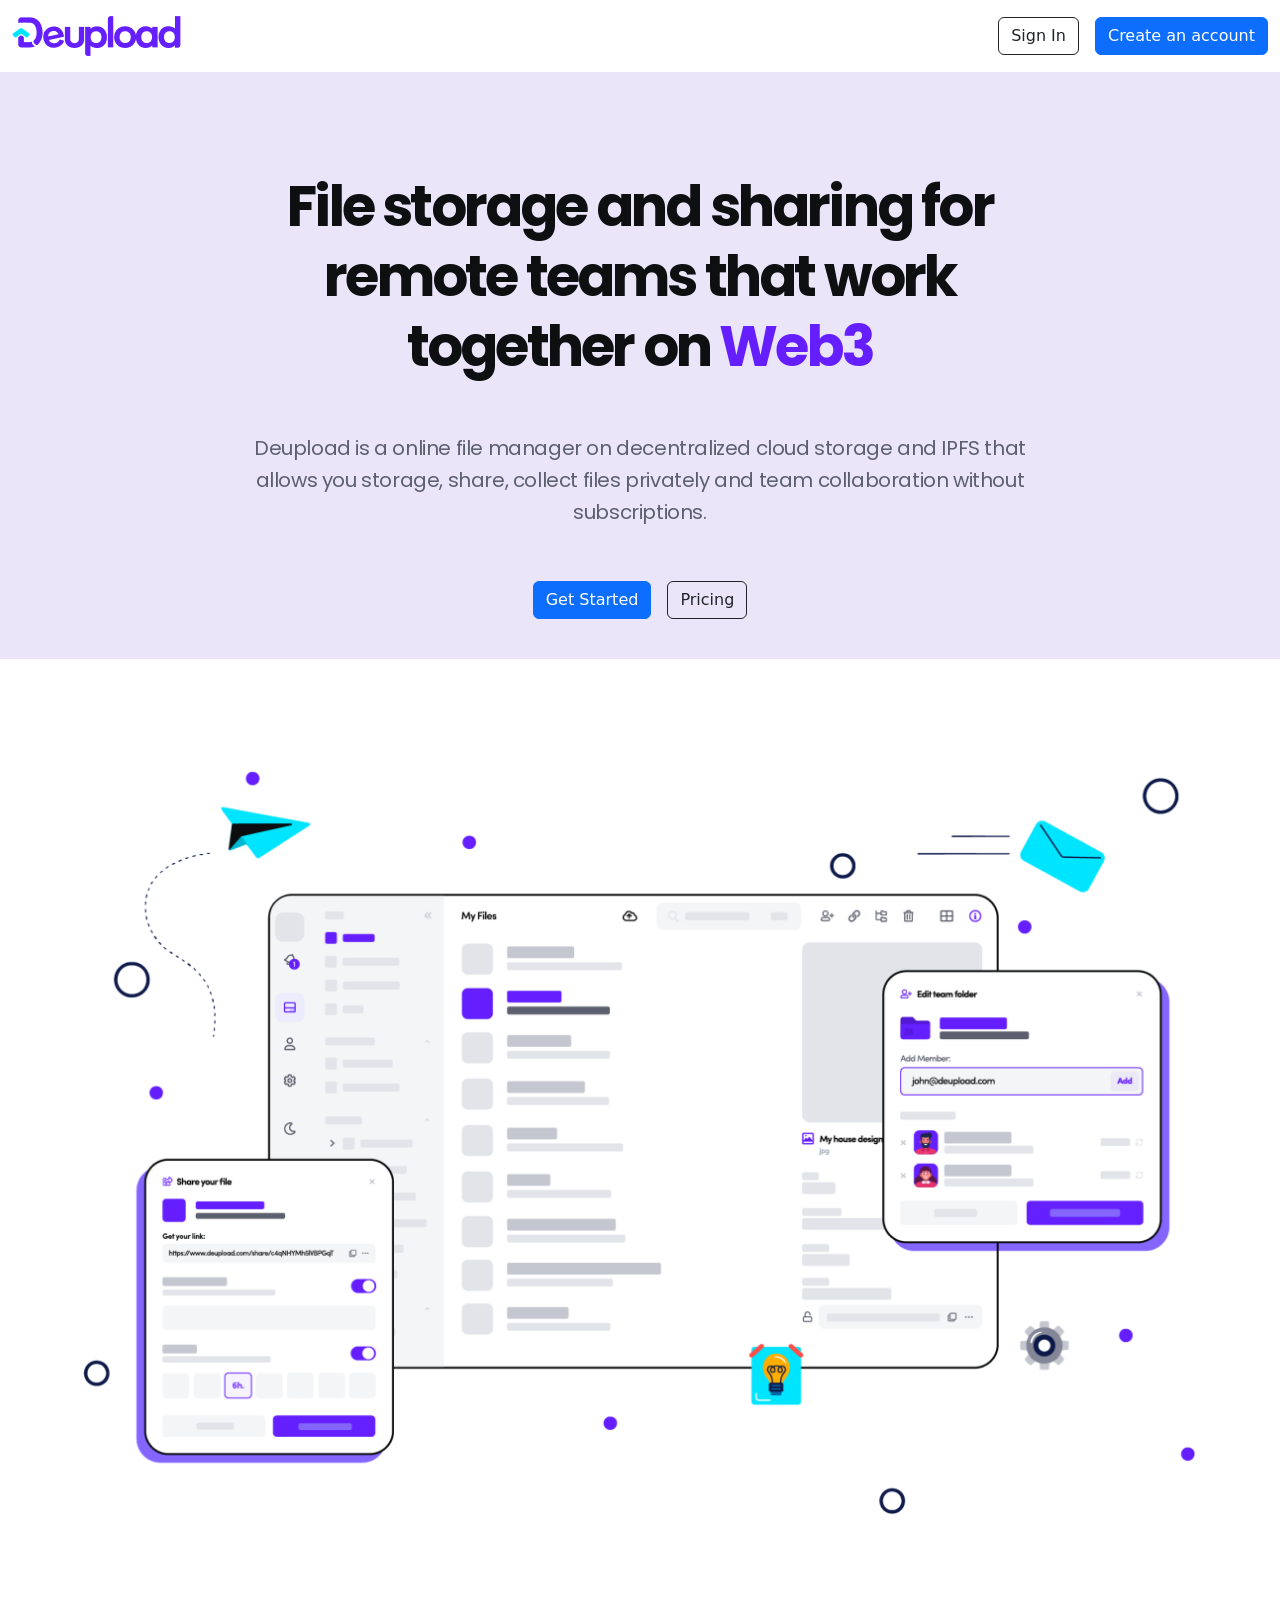
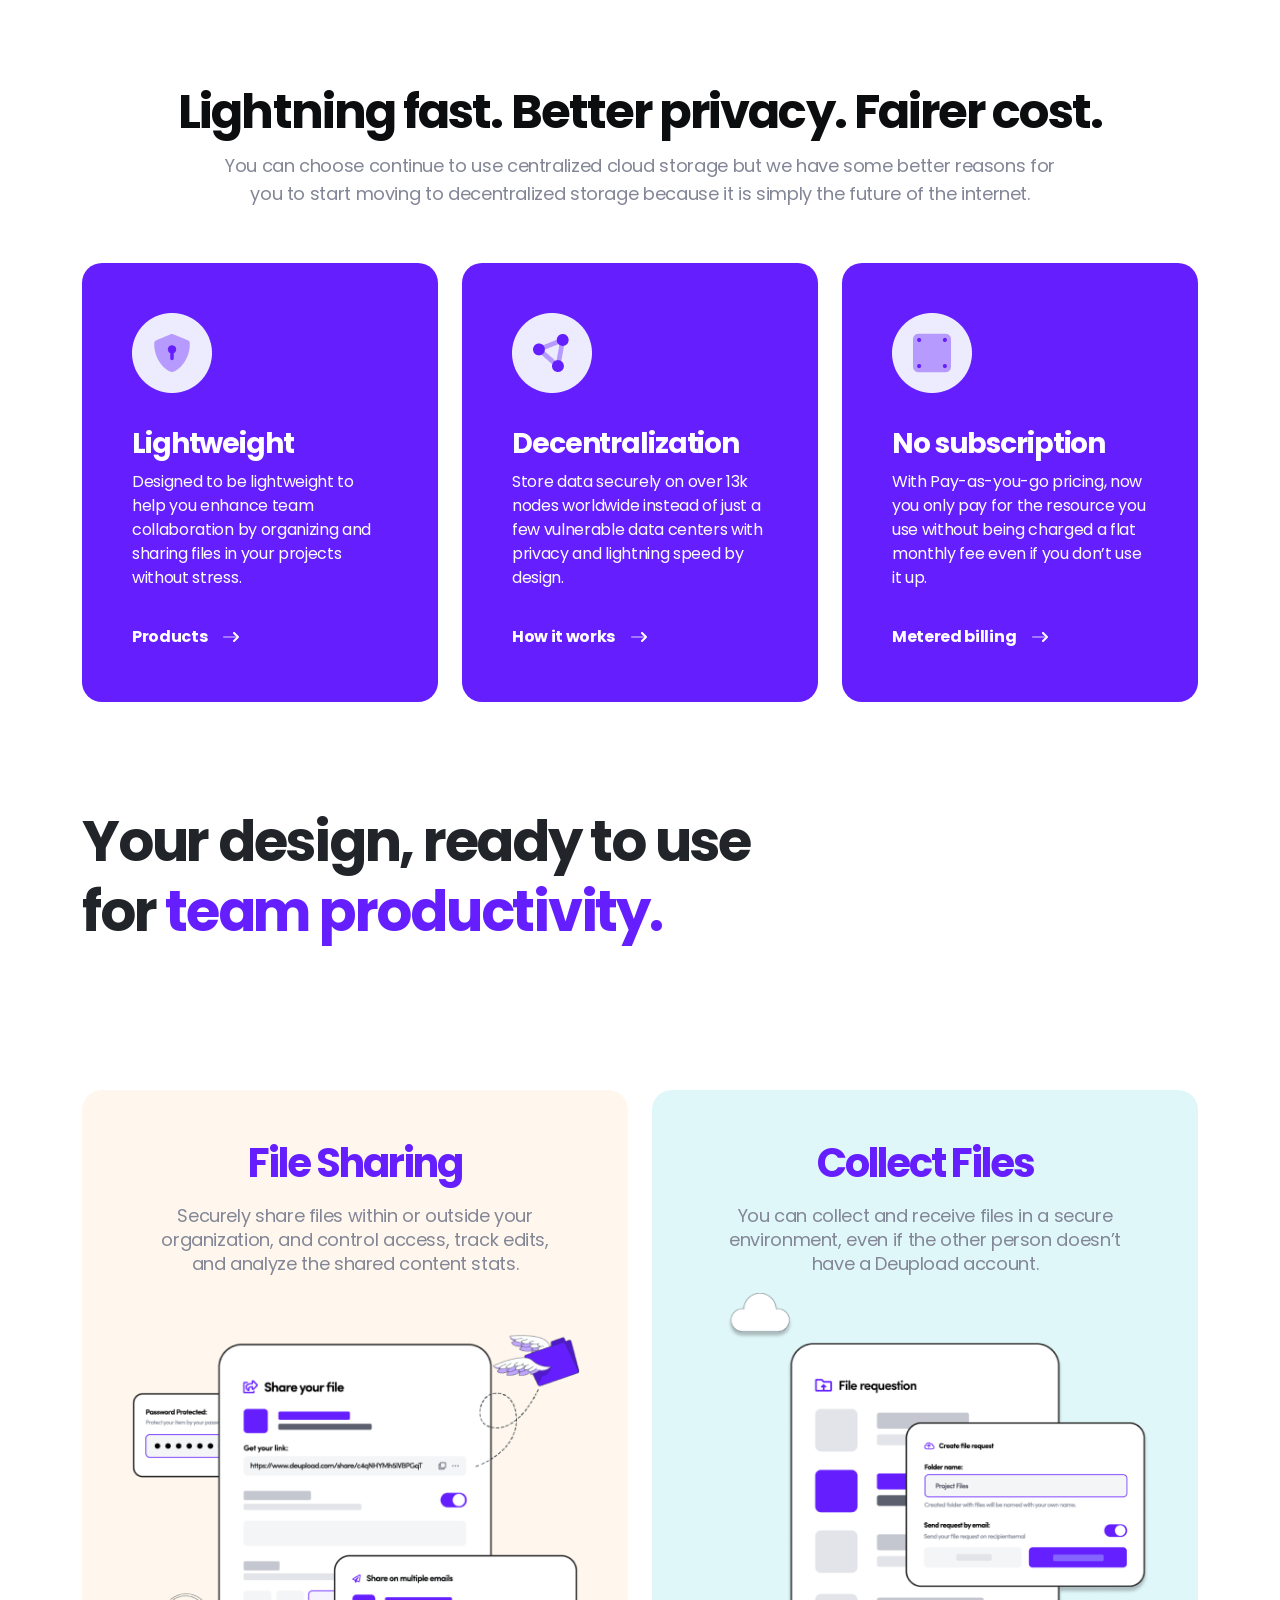
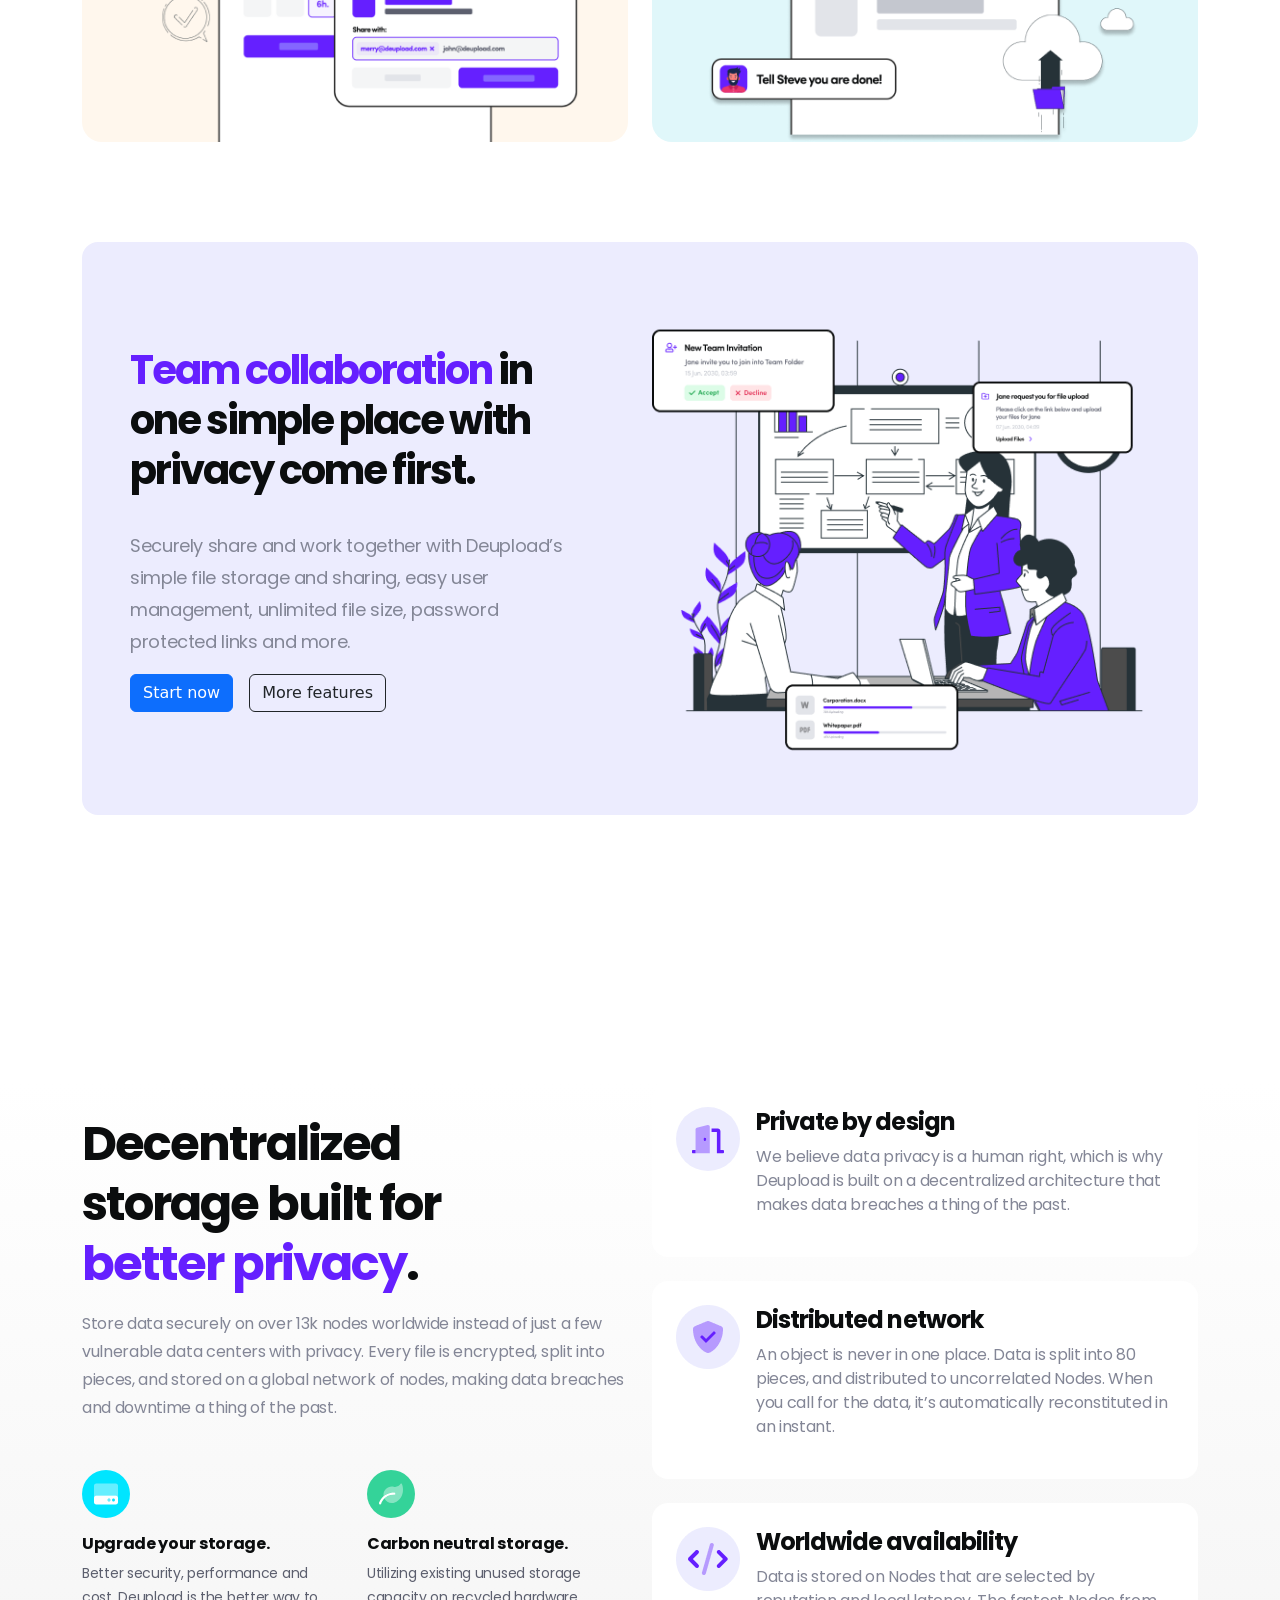
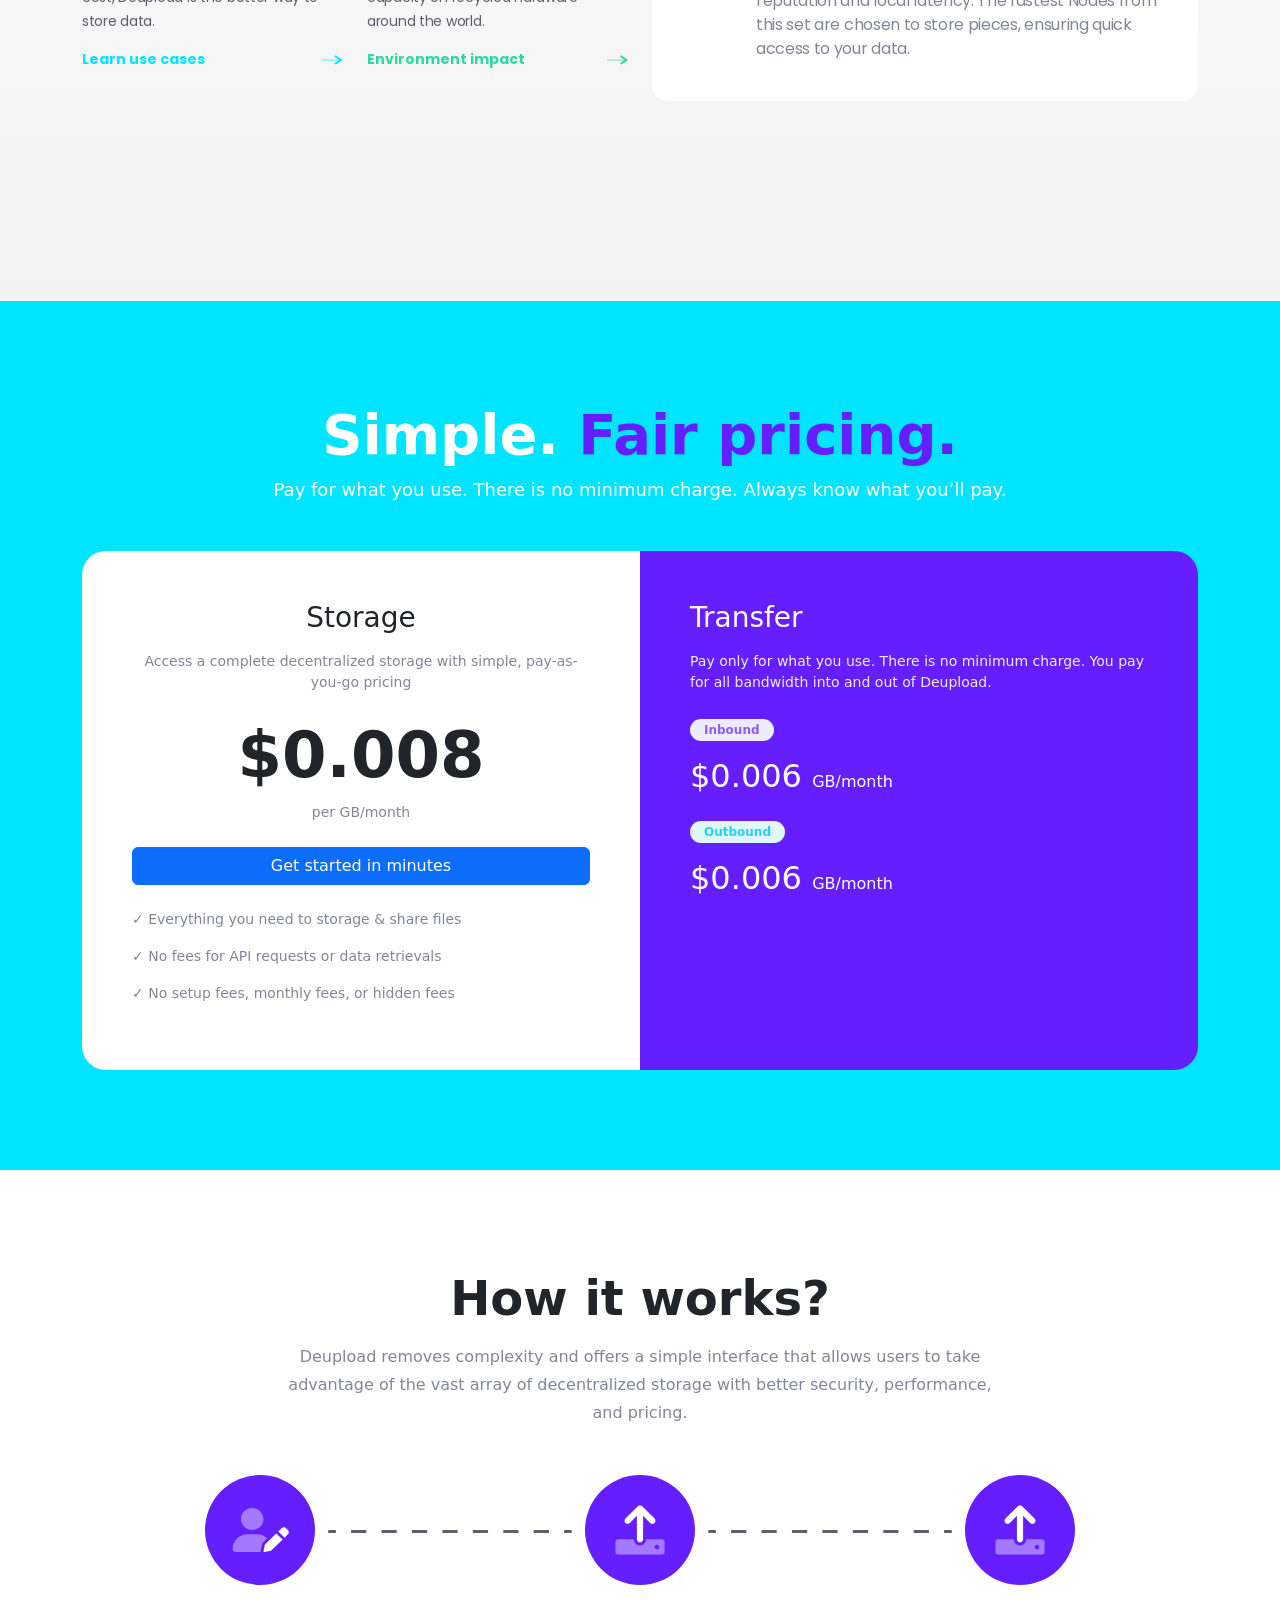
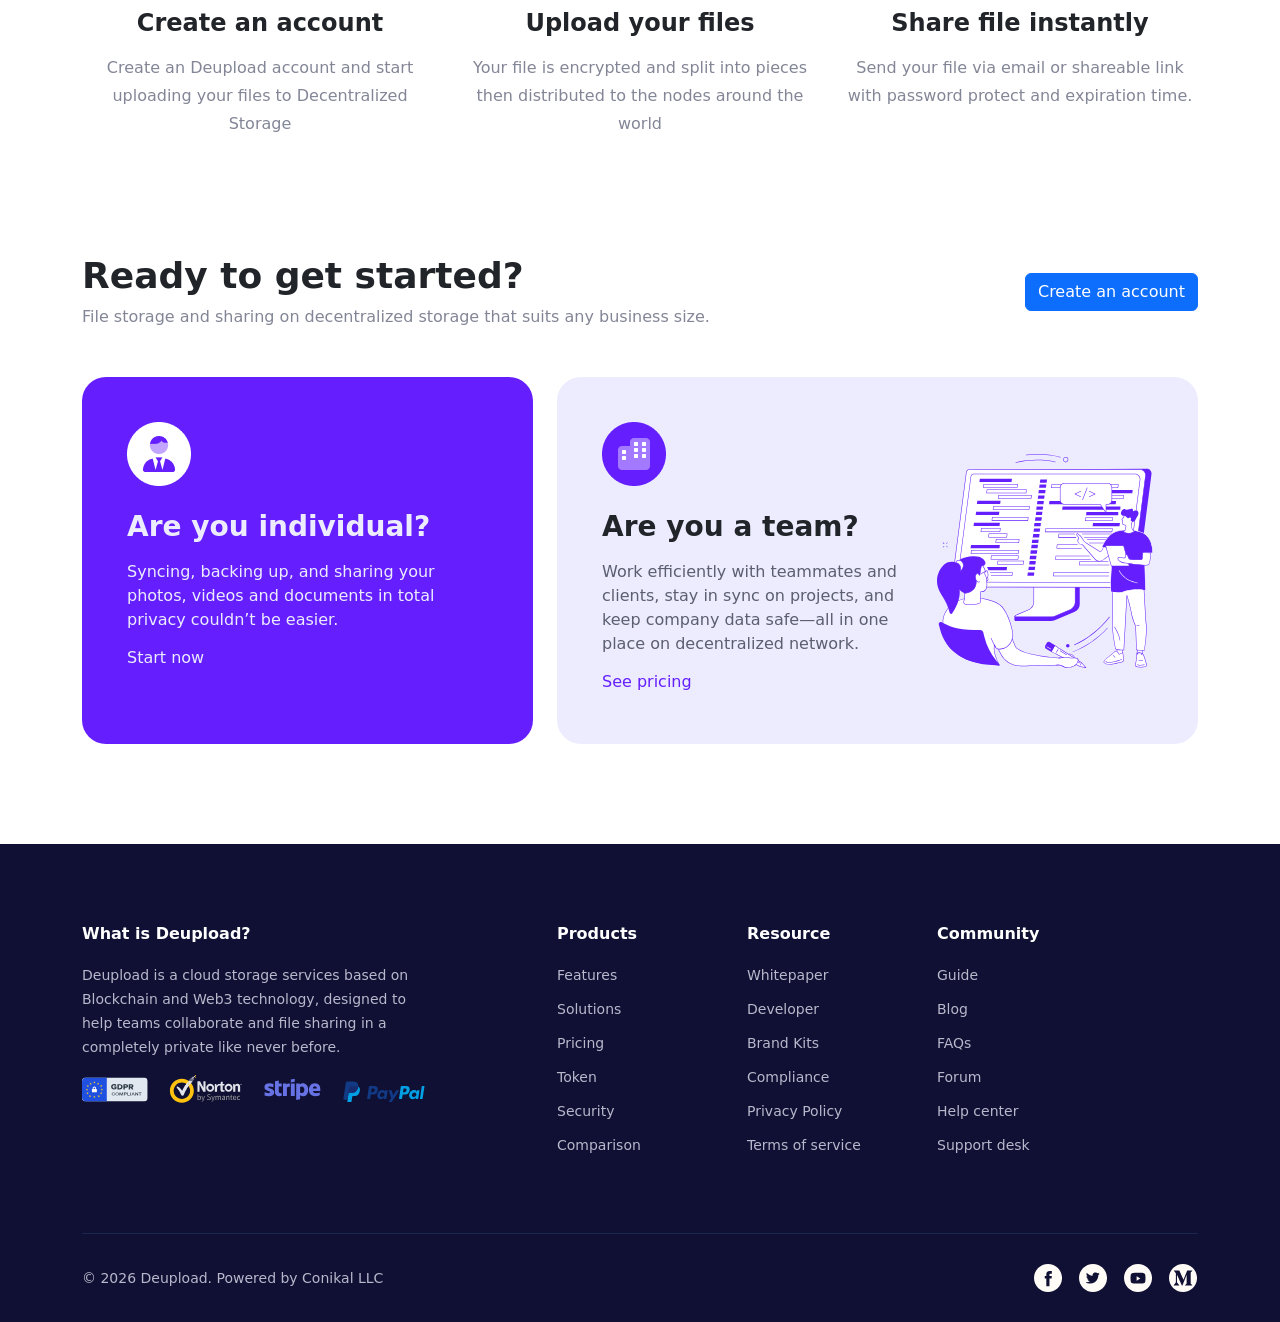
==== day-5-task/index.html @ cc530474 "Deupload task completed" ====
<!DOCTYPE html>
<html lang="en">

<head>
    <meta charset="UTF-8">
    <meta name="viewport" content="width=device-width, initial-scale=1.0">
    <title>Deupload Website</title>
    <link href="https://cdn.jsdelivr.net/npm/bootstrap@5.3.8/dist/css/bootstrap.min.css" rel="stylesheet"
        integrity="sha384-sRIl4kxILFvY47J16cr9ZwB07vP4J8+LH7qKQnuqkuIAvNWLzeN8tE5YBujZqJLB" crossorigin="anonymous">
    <link rel="stylesheet" href="./style.css">
</head>

<body>
    <header class="py-3">
        <div class="container-fluid">
            <div class="header-wrapper d-flex flex-column flex-md-row justify-content-between align-items-center gap-3">

                <img src="./img/header/logo.png" alt="Deupload Logo">

                <div class="d-flex flex-column flex-md-row align-items-center gap-3">
                    <a href="#" class="btn btn-outline-dark">Sign In</a>
                    <a href="#" class="btn btn-primary">Create an account</a>
                </div>

            </div>
        </div>
    </header>

    <section class="banner">
        <div class="container">
            <div class="banner-wrapper text-center">
                <h1 class="display-4 lh-sm">
                    <span class="d-xl-block">
                        File storage and sharing for
                    </span>
                    <span class="d-xl-block">
                        remote teams that work
                    </span>
                    <span class="d-xl-block">
                        together on <span class="text-purple">Web3</span>
                    </span>
                </h1>
                <p>
                    <span class="d-xl-block">Deupload is a online file manager on decentralized cloud storage and IPFS
                        that</span>
                    <span class="d-xl-block">allows you storage, share, collect files privately and team collaboration
                        without</span>
                    <span class="d-xl-block">subscriptions.</span>
                </p>

                <div class="d-flex flex-column flex-md-row align-items-center gap-3 justify-content-center">
                    <a href="#" class="btn btn-primary">Get Started</a>
                    <a href="#" class="btn btn-outline-dark">Pricing</a>
                </div>
            </div>
        </div>
    </section>

    <section class="hero-img">
        <div class="container">
            <div class="hero-img-wrapper">
                <img class="img-fluid" width="100%" src="./img/main-hero/hero-screen.png" alt="Deupload dashboard">
            </div>
        </div>
    </section>

    <section class="lightning">
        <div class="container">
            <div class="lightning-header-content text-center">
                <h2 class="display-5 lh-sm">Lightning fast. Better privacy. Fairer cost.</h2>
                <p>
                    <span class="d-xl-block">
                        You can choose continue to use centralized cloud storage but we have some better reasons for
                    </span>

                    <span class="d-xl-block">
                        you to start moving to decentralized storage because it is simply the future of the internet.
                    </span>
                </p>
            </div>

            <div class="lightning-wrapper">
                <div class="row">
                    <div class="col-lg-4 col-12 mb-4 mb-lg-0">
                        <div class="lightning-card">
                            <img src="./img/lightning/1.png" alt="">
                            <h3>Lightweight</h3>
                            <p>
                                <span>
                                    Designed to be lightweight to help
                                </span>
                                <span>
                                    you enhance team collaboration
                                </span>
                                <span>
                                    by organizing and sharing files in
                                </span>
                                <span>
                                    your projects without stress.
                                </span>
                            </p>
                            <div class="card-link d-flex align-items-center gap-3">
                                <a href="#">Products</a>
                                <img src="./img/lightning/arrow-right-long 3.svg" alt="Arrow">
                            </div>
                        </div>
                    </div>
                    <div class="col-lg-4 col-12 mb-4 mb-lg-0">
                        <div class="lightning-card">
                            <img src="./img/lightning/2.png" alt="">
                            <h3>Decentralization</h3>
                            <p>
                                <span>
                                    Store data securely on over 13k
                                </span>
                                <span>
                                    nodes worldwide instead of just a
                                </span>
                                <span>
                                    few vulnerable data centers with
                                </span>
                                <span>
                                    privacy and lightning speed by
                                </span>
                                <span>
                                    design.
                                </span>
                            </p>
                            <div class="card-link d-flex align-items-center gap-3">
                                <a href="#">How it works</a>
                                <img src="./img/lightning/arrow-right-long 3.svg" alt="Arrow">
                            </div>
                        </div>
                    </div>
                    <div class="col-lg-4 col-12 mb-4 mb-lg-0">
                        <div class="lightning-card">
                            <img src="./img/lightning/3.png" alt="">
                            <h3>No subscription</h3>
                            <p>
                                <span>
                                    With Pay-as-you-go pricing, now
                                </span>
                                <span>
                                    you only pay for the resource you
                                </span>
                                <span>
                                    use without being charged a flat
                                </span>
                                <span>
                                    monthly fee even if you don’t use
                                </span>
                                <span>
                                    it up.
                                </span>
                            </p>
                            <div class="card-link d-flex align-items-center gap-3">
                                <a href="#">Metered billing</a>
                                <img src="./img/lightning/arrow-right-long 3.svg" alt="Arrow">
                            </div>
                        </div>
                    </div>
                </div>
            </div>
        </div>
    </section>

    <section class="productivity">
        <div class="container">
            <div class="productivity-header">
                <h2 class="display-4 lh-sm">
                    <span class="d-xl-block">Your design, ready to use</span>
                    <span class="d-xl-block">for <span class="text-purple">team productivity.</span></span>
                </h2>
            </div>

            <div class="productivity-wrapper">
                <div class="row">
                    <div class="col-lg-6 col-12 mb-4 mb-lg-0">
                        <div class="productivity-card text-center h-100 d-flex flex-column px-4 px-md-5 pt-5">
                            <h3 class="fs-1 lh-sm mb-3">File Sharing</h3>
                            <p>
                                <span class="d-xl-block">Securely share files within or outside your</span>
                                <span class="d-xl-block">organization, and control access, track edits,</span>
                                <span class="d-xl-block">and analyze the shared content stats.</span>
                            </p>
                            <div class="mt-auto">
                                <img class="img-fluid" width="100%" src="./img/productivity/1.png" alt="File Sharing">
                            </div>
                        </div>
                    </div>
                    <div class="col-lg-6 col-12 mb-lg-0">
                        <div class="productivity-card text-center h-100 d-flex flex-column px-4 px-md-5 pt-5">
                            <h3 class="fs-1 lh-sm mb-3">Collect Files</h3>
                            <p>
                                <span class="d-xl-block">You can collect and receive files in a secure </span>
                                <span class="d-xl-block">environment, even if the other person doesn’t </span>
                                <span class="d-xl-block">have a Deupload account.</span>
                            </p>
                            <div class="mt-auto">
                                <img class="img-fluid" width="100%" src="./img/productivity/2.png" alt="Collect Files">
                            </div>
                        </div>
                    </div>
                </div>
            </div>
        </div>
    </section>

    <section class="team-collaboration">
        <div class="container">
            <div class="team-collaboration-wrapper rounded-4 p-4 p-lg-5">
                <div class="row align-items-center">
                    <div class="col-lg-6 col-12 mb-5 mb-lg-0">
                        <div class="team-collaboration-content">
                            <h2 class="display-6 lh-sm">
                                <span class="d-xl-block"><span class="text-purple">Team collaboration</span> in</span>
                                <span class="d-xl-block">one simple place with </span>
                                <span class="d-xl-block">privacy come first.</span>
                            </h2>

                            <p>
                                <span class="d-xl-block">Securely share and work together with Deupload’s</span>
                                <span class="d-xl-block">simple file storage and sharing, easy user</span>
                                <span class="d-xl-block">management, unlimited file size, password</span>
                                <span class="d-xl-block">protected links and more.</span>
                            </p>

                            <div class="d-flex flex-column flex-md-row gap-3">
                                <a href="#" class="btn btn-primary">Start now</a>
                                <a href="#" class="btn btn-outline-dark">More features</a>
                            </div>
                        </div>
                    </div>
                    <div class="col-lg-6 col-12">
                        <img class="img-fluid" src="./img/team-collaboration/1.png" alt="Team collaboration">
                    </div>
                </div>
            </div>
        </div>
    </section>

    <section class="decentralized">
        <div class="container">
            <div class="row align-items-center">

                <!-- LEFT -->
                <div class="col-lg-6 col-12 mb-5 mb-lg-0">
                    <div class="decentralized-content">
                        <h2 class="display-5 lh-sm mb-3">
                            <span class="d-xl-block">Decentralized</span>
                            <span class="d-xl-block">storage built for</span>
                            <span class="d-xl-block"><span class="text-purple">better privacy</span>.</span>
                        </h2>
                        <p class="mb-5">
                            <span class="d-xxl-block">Store data securely on over 13k nodes worldwide instead of just
                                a</span>
                            <span class="d-xxl-block">few vulnerable data centers with privacy. Every file is
                                encrypted,</span>
                            <span class="d-xxl-block">split into pieces, and stored on a global network of nodes,</span>
                            <span class="d-xxl-block">making data breaches and downtime a thing of the past.</span>
                        </p>

                        <div class="row">
                            <div class="col-md-6 col-12 mb-4 mb-md-0">
                                <div class="mini-feature">
                                    <img class="mb-3" width="48" src="./img/decentralized/storage.svg" alt="">
                                    <h4 class="fs-6 mb-2">Upgrade your storage.</h4>
                                    <p class="mb-3">Better security, performance and cost, Deupload is the better way to
                                        store data.</p>
                                    <div class="d-flex justify-content-between align-items-center">
                                        <a href="#" class="link-cyan">Learn use cases</a>
                                        <img src="./img/decentralized/arrow-cyan.svg" alt="Arrow">
                                    </div>
                                </div>
                            </div>
                            <div class="col-md-6 col-12">
                                <div class="mini-feature">
                                    <img class="mb-3" width="48" src="./img/decentralized/carbon.svg" alt="">
                                    <h4 class="fs-6 mb-2">Carbon neutral storage.</h4>
                                    <p class="mb-3">Utilizing existing unused storage capacity on recycled hardware
                                        around the world.</p>
                                    <div class="d-flex justify-content-between align-items-center">
                                        <a href="#" class="link-green">Environment impact</a>
                                        <img src="./img/decentralized/arrow-green.svg" alt="Arrow">
                                    </div>
                                </div>
                            </div>
                        </div>
                    </div>
                </div>

                <!-- RIGHT -->
                <div class="col-lg-6 col-12">
                    <div class="d-flex flex-column gap-4">

                        <div class="feature-card bg-white rounded-4 p-4">
                            <div class="d-flex gap-3">
                                <img class="flex-shrink-0 align-self-start" width="64"
                                    src="./img/decentralized/private.svg" alt="">
                                <div>
                                    <h3 class="fs-4 lh-sm mb-2">Private by design</h3>
                                    <p>We believe data privacy is a human right, which is why Deupload is built on a
                                        decentralized architecture that makes data breaches a thing of the past.</p>
                                </div>
                            </div>
                        </div>

                        <div class="feature-card bg-white rounded-4 p-4">
                            <div class="d-flex gap-3">
                                <img class="flex-shrink-0 align-self-start" width="64"
                                    src="./img/decentralized/network.png" alt="">
                                <div>
                                    <h3 class="fs-4 lh-sm mb-2">Distributed network</h3>
                                    <p>An object is never in one place. Data is split into 80 pieces, and distributed to
                                        uncorrelated Nodes. When you call for the data, it’s automatically reconstituted
                                        in an instant.</p>
                                </div>
                            </div>
                        </div>

                        <div class="feature-card bg-white rounded-4 p-4">
                            <div class="d-flex gap-3">
                                <img class="flex-shrink-0 align-self-start" width="64"
                                    src="./img/decentralized/worldwide.png" alt="">
                                <div>
                                    <h3 class="fs-4 lh-sm mb-2">Worldwide availability</h3>
                                    <p>Data is stored on Nodes that are selected by reputation and local latency. The
                                        fastest Nodes from this set are chosen to store pieces, ensuring quick access to
                                        your data.</p>
                                </div>
                            </div>
                        </div>

                    </div>
                </div>

            </div>
        </div>
    </section>

    <section class="pricing" id="pricing">
        <div class="container">
            <div class="pricing-wrapper text-center">
                <h1>Simple. <span class="text-purple">Fair pricing.</span></h1>
                <p class="mb-5">Pay for what you use. There is no minimum charge. Always know what you’ll pay.</p>
            </div>
            <div class="pricing-content">
                <div class="row g-0">
                    <div class="col-lg-6">
                        <div class="pricing-storage">
                            <h3 class="text-center mb-3">Storage</h3>
                            <p class="text-center mb-4">Access a complete decentralized storage with simple,
                                pay-as-you-go pricing</p>
                            <h1 class="text-center">$0.008</h1>
                            <p class="text-center mb-4">per GB/month</p>
                            <a href="#" class="btn btn-primary w-100 mb-4">Get started in minutes</a>
                            <p>✓ Everything you need to storage &amp; share files</p>
                            <p>✓ No fees for API requests or data retrievals</p>
                            <p>✓ No setup fees, monthly fees, or hidden fees</p>
                        </div>
                    </div>
                    <div class="col-lg-6">
                        <div class="pricing-transfer">
                            <h3 class="mb-3">Transfer</h3>
                            <p class="mb-4">Pay only for what you use. There is no minimum charge. You pay for all
                                bandwidth into and out of Deupload.</p>
                            <span class="pricing-tag-1">Inbound</span>
                            <h2 class="mt-3 mb-4">$0.006 <small>GB/month</small></h2>
                            <span class="pricing-tag-2">Outbound</span>
                            <h2 class="mt-3">$0.006 <small>GB/month</small></h2>
                        </div>
                    </div>
                </div>
            </div>
        </div>
    </section>


    <!-- How it works -->
    <section class="works">
        <div class="container">
            <div class="works-wrapper text-center">
                <h1 class="mb-3">How it works?</h1>
                <p class="mb-5">
                    <span class="d-md-block">Deupload removes complexity and offers a simple interface that allows
                        users to take</span>
                    <span class="d-md-block">advantage of the vast array of decentralized storage with better
                        security, performance,
                    </span>
                    <span class="d-md-block">and pricing.</span>
                </p>
            </div>
            <div class="works-content">
                <div class="row g-4">
                    <div class="col-lg-4 text-center works-step works-line">
                        <img class="works-icon mb-4" src="./img/works/img1.svg" alt="1">
                        <img class="works-line-img d-none d-lg-block" src="./img/works/line.svg" alt="">
                        <h4 class="mb-3">Create an account</h4>
                        <p>Create an Deupload account and start uploading your files to Decentralized Storage</p>
                    </div>
                    <div class="col-lg-4 text-center works-step works-line">
                        <img class="works-icon mb-4" src="./img/works/img2.svg" alt="2">
                        <img class="works-line-img d-none d-lg-block" src="./img/works/line.svg" alt="">
                        <h4 class="mb-3">Upload your files</h4>
                        <p>Your file is encrypted and split into pieces then distributed to the nodes around the
                            world</p>
                    </div>
                    <div class="col-lg-4 text-center works-step">
                        <img class="works-icon mb-4" src="./img/works/img2.svg" alt="3">
                        <h4 class="mb-3">Share file instantly</h4>
                        <p>Send your file via email or shareable link with password protect and expiration time.</p>
                    </div>
                </div>
            </div>
        </div>
    </section>

    <!-- Ready to get started -->
    <section class="started">
        <div class="container">
            <div class="started-wrapper d-flex justify-content-between align-items-center flex-wrap gap-3 mb-5">
                <div>
                    <h2>Ready to get started?</h2>
                    <p class="mb-0">File storage and sharing on decentralized storage that suits any business size.
                    </p>
                </div>
                <a href="#" class="btn btn-primary">Create an account</a>
            </div>
            <div class="started-content">
                <div class="row g-4">
                    <div class="col-lg-5">
                        <div class="started-card started-card-purple">
                            <img class="mb-4" src="./img/started/1.png" alt="1">
                            <h3 class="mb-3">Are you individual?</h3>
                            <p>Syncing, backing up, and sharing your photos, videos and documents in total privacy
                                couldn’t be easier.</p>
                            <h6>Start now</h6>
                        </div>
                    </div>
                    <div class="col-lg-7">
                        <div class="started-card started-card-light">
                            <div class="row align-items-center g-4">
                                <div class="col-md-7">
                                    <img class="mb-4" src="./img/started/2.png" alt="2">
                                    <h3 class="mb-3">Are you a team?</h3>
                                    <p>Work efficiently with teammates and clients, stay in sync on projects, and keep
                                        company data safe—all in one place on decentralized network.</p>
                                    <h6 class="text-purple">See pricing</h6>
                                </div>
                                <div class="col-md-5">
                                    <img class="w-100" src="./img/started/3.svg" alt="Team illustration">
                                </div>
                            </div>
                        </div>
                    </div>
                </div>
            </div>
        </div>
    </section>

    <!-- Footer -->
    <footer class="footer">
        <div class="container">
            <div class="footer-wrapper">
                <div class="row g-4">
                    <div class="col-lg-4">
                        <h6>What is Deupload?</h6>
                        <p>Deupload is a cloud storage services based on Blockchain and Web3 technology, designed to
                            help teams collaborate and file sharing in a completely private like never before.</p>
                        <img src="./img/footer/img2.svg" alt="Payments">
                    </div>
                    <div class="col-6 col-lg-2 offset-lg-1">
                        <h6>Products</h6>
                        <ul class="list-unstyled">
                            <li><a href="#">Features</a></li>
                            <li><a href="#">Solutions</a></li>
                            <li><a href="#">Pricing</a></li>
                            <li><a href="#">Token</a></li>
                            <li><a href="#">Security</a></li>
                            <li><a href="#">Comparison</a></li>
                        </ul>
                    </div>
                    <div class="col-6 col-lg-2">
                        <h6>Resource</h6>
                        <ul class="list-unstyled">
                            <li><a href="#">Whitepaper</a></li>
                            <li><a href="#">Developer</a></li>
                            <li><a href="#">Brand Kits</a></li>
                            <li><a href="#">Compliance</a></li>
                            <li><a href="#">Privacy Policy</a></li>
                            <li><a href="#">Terms of service</a></li>
                        </ul>
                    </div>
                    <div class="col-6 col-lg-2">
                        <h6>Community</h6>
                        <ul class="list-unstyled">
                            <li><a href="#">Guide</a></li>
                            <li><a href="#">Blog</a></li>
                            <li><a href="#">FAQs</a></li>
                            <li><a href="#">Forum</a></li>
                            <li><a href="#">Help center</a></li>
                            <li><a href="#">Support desk</a></li>
                        </ul>
                    </div>
                </div>
                <div class="footer-bottom d-flex justify-content-between align-items-center flex-wrap gap-3">
                    <p class="mb-0">© 2026 Deupload. Powered by Conikal LLC</p>
                    <div class="d-flex gap-3">
                        <img src="./img/footer/facebook.svg" alt="Facebook">
                        <img src="./img/footer/twitter.svg" alt="Twitter">
                        <img src="./img/footer/youtube.svg" alt="YouTube">
                        <img src="./img/footer/medium.svg" alt="Medium">
                    </div>
                </div>
            </div>
        </div>
    </footer>



    <script src="https://cdn.jsdelivr.net/npm/bootstrap@5.3.8/dist/js/bootstrap.bundle.min.js"
        integrity="sha384-FKyoEForCGlyvwx9Hj09JcYn3nv7wiPVlz7YYwJrWVcXK/BmnVDxM+D2scQbITxI"
        crossorigin="anonymous"></script>
</body>

</html>
---- day-5-task/style.css ----
@import url('https://fonts.googleapis.com/css2?family=Poppins:ital,wght@0,100;0,200;0,300;0,400;0,500;0,600;0,700;0,800;0,900;1,100;1,200;1,300;1,400;1,500;1,600;1,700;1,800;1,900&display=swap');


* {
    margin: 0;
    padding: 0;
    box-sizing: border-box;
}


a {
    text-decoration: none;
}


/* banner */

.text-purple {
    color: #651FFF;
}

.banner {
    background-color: #EBE5FA;
    padding: 100px 0px 40px 0px;
}

/* font-size and line-height come from Bootstrap classes (display-4 lh-sm) in the HTML */
.banner-wrapper h1 {
    color: #0E0F10;
    font-family: 'Poppins', sans-serif;
    font-weight: 700;
    letter-spacing: -0.05em;
    margin-bottom: 50px;
}

.banner-wrapper p {
    font-family: 'Poppins', sans-serif;
    font-size: 20px;
    font-weight: 400;
    line-height: 32px;
    letter-spacing: -0.02em;
    color: #5C5F6E;
    margin-bottom: 53px;
}

/* hero-img section */

.hero-img {
    padding: 100px 0px 162px 0px;
}

/* lightning section */
.lightning {
    padding-bottom: 105px;
}

/* font-size and line-height come from Bootstrap classes (display-5 lh-sm) */
.lightning-header-content h2 {
    color: #0B0D0E;
    font-family: 'Poppins', sans-serif;
    font-weight: 700;
    letter-spacing: -0.04em;
    margin-bottom: 10px;
}

.lightning-header-content p {
    color: #838696;
    font-family: 'Poppins', sans-serif;
    font-size: 18px;
    line-height: 28px;
    letter-spacing: -0.02em;
    margin-bottom: 55px;
}

.lightning-card {
    padding: 50px 50px 53px 50px;
    background-color: #651FFF;
    color: #FFFFFF;
    font-family: 'Poppins', sans-serif;
    border-radius: 20px;
}

.lightning-card > img {
    margin-bottom: 35px;
}

.lightning-card h3 {
    font-size: 28px;
    font-weight: 700;
    line-height: 32px;
    letter-spacing: -0.04em;
    margin-bottom: 10px;
}

.lightning-card p {
    font-size: 16px;
    font-weight: 400;
    line-height: 24px;
    letter-spacing: -0.02em;
    margin-bottom: 35px;
}

.card-link a {
    color: #FFFFFF;
    font-family: 'Poppins', sans-serif;
    font-size: 16px;
    font-weight: 700;
    line-height: 24px;
    letter-spacing: -0.02em;
}

/* productivity section */
.productivity {
    padding-bottom: 100px;
}

/* font-size and line-height come from Bootstrap classes (display-4 lh-sm) */
.productivity-header h2 {
    font-family: 'Poppins', sans-serif;
    font-weight: 700;
    letter-spacing: -0.04em;
    padding-bottom: 135px;
}

.productivity-wrapper .row > div:nth-child(2) .productivity-card {
    background-color: #E0F7FA;
}

/* width, height and padding now come from Bootstrap classes (h-100, px-4, px-md-5, pt-5) */
.productivity-card {
    background-color: #FFF7ED;
    border-radius: 20px;
}

/* font-size and line-height come from Bootstrap classes (fs-1 lh-sm) */
.productivity-card h3 {
    color: #651FFF;
    font-family: Poppins, sans-serif;
    font-weight: 700;
    letter-spacing: -0.05em;
}

.productivity-card p {
    color: #838696;
    font-family: Poppins, sans-serif;
    font-size: 18px;
    font-weight: 400;
    line-height: 24px;
    letter-spacing: -0.02em;
}

/* team collaboration */

.team-collaboration{
    padding-bottom:268px;
}

/* padding and border-radius come from Bootstrap classes (p-4 p-lg-5 rounded-4) */
.team-collaboration-wrapper {
    background-color: #ECECFE;
}

/* font-size and line-height come from Bootstrap classes (display-6 lh-sm) */
.team-collaboration-content h2 {
    color: #0B0D0E;
    font-family: 'Poppins', sans-serif;
    font-weight: 700;
    letter-spacing: -0.05em;
    margin-bottom: 35px;
}

.team-collaboration-content p {
    color: #838696;
    font-family: 'Poppins', sans-serif;
    font-size: 18px;
    font-weight: 400;
    line-height: 32px;
    letter-spacing: -0.02em;
}



/* decentralized */
/* decentralized */
.decentralized {
    background: linear-gradient(180deg, #FFFFFF 0%, #F2F2F2 100%);
    padding-bottom:200px;
}

/* font-size and line-height come from Bootstrap classes (display-5 lh-sm) */
.decentralized-content h2 {
    color: #0B0D0E;
    font-family: 'Poppins', sans-serif;
    font-weight: 700;
    letter-spacing: -0.04em;
}

/* ">" = only the direct paragraph, not the mini-feature paragraphs */
.decentralized-content > p {
    color: #838696;
    font-family: 'Poppins', sans-serif;
    font-weight: 400;
    font-size: 16px;
    line-height: 28px;
    letter-spacing: -0.02em;
}

/* two small features */
.mini-feature h4 {
    color: #0B0D0E;
    font-family: 'Poppins', sans-serif;
    font-weight: 700;
    letter-spacing: -0.02em;
}

.mini-feature p {
    color: #5C5F6E;
    font-family: 'Poppins', sans-serif;
    font-size: 14px;
    line-height: 24px;
    letter-spacing: -0.02em;
}

.mini-feature a {
    font-family: 'Poppins', sans-serif;
    font-size: 14px;
    font-weight: 700;
}

.link-cyan  { color: #00E5FF; }   /* pick the exact colors from your design */
.link-green { color: #2ED8A3; }

/* white cards on the right */
.feature-card h3 {
    color: #0B0D0E;
    font-family: 'Poppins', sans-serif;
    font-weight: 700;
    letter-spacing: -0.04em;
}

.feature-card p {
    color: #838696;
    font-family: 'Poppins', sans-serif;
    font-size: 16px;
    line-height: 24px;
    letter-spacing: -0.02em;
}

/* pricing */

.pricing{
    padding: 100px 0;
    background-color: #00E5FF;
}

.pricing-wrapper h1{
    font-size: 56px;
    font-weight: 700;
    color: #FFFFFF;
}

.pricing-wrapper p{
    font-size: 18px;
    color: #FFFFFF;
}

.pricing-storage{
    padding: 50px;
    background-color: #FFFFFF;
    border-radius: 24px 0 0 24px;
    height: 100%;
}

.pricing-storage h1{
    font-size: 64px;
    font-weight: 700;
}

.pricing-storage p{
    font-size: 14px;
    color: #838696;
}

.pricing-transfer{
    padding: 50px;
    background-color: #651FFF;
    color: #FFFFFF;
    border-radius: 0 24px 24px 0;
    height: 100%;
}

.pricing-transfer p{
    font-size: 14px;
    color: #ECECFE;
}


.pricing-tag-1{
    padding: 4px 14px;
    color: #8C5CFF;
    background-color: #ECECFE;
    border-radius: 12px;
    font-size: 12px;
    font-weight: 600;
}

.pricing-tag-2{
    padding: 4px 14px;
    color: #22D3EE;
    background-color: #E0F7FA;
    border-radius: 12px;
    font-size: 12px;
    font-weight: 600;
}

.pricing-transfer small{
    font-size: 16px;
    font-weight: 400;
}

/* ===== How it works ===== */
.works{
    padding: 100px 0;
}

.works-wrapper h1{
    font-size: 48px;
    font-weight: 700;
}

.works p{
    font-size: 16px;
    color: #838696;
    line-height: 28px;
}

.works h4{
    font-weight: 700;
}


.works-step{
    position: relative;
}

.works-icon{
    width: 110px;
    height: 110px;
}

.works-line-img{
    position: absolute;
    top: 55px;
    left: 68%;    /* start a little after the icon */
    width: 64%;   /* stop a little before the next icon */
    height: auto;
}

/* Vertical dashed line under steps 1 and 2 (small screens only) */
.works-line::after{
    content: "";
    display: block;
    width: 0;
    height: 80px;
    margin: 30px auto 0;
    border-left: 2px dashed #5C5F6E;
}



@media (min-width: 992px){
    .works-line::after{
        display: none;
    }
}

/* ===== Ready to get started ===== */
.started{
    padding: 0 0 100px;
}

.started-wrapper h2{
    font-size: 36px;
    font-weight: 700;
}

.started-wrapper p{
    color: #838696;
}

.started-card{
    padding: 45px;
    border-radius: 24px;
    height: 100%;
}

.started-card-purple{
    background-color: #651FFF;
    color: #ECECFE;
}

.started-card-light{
    background-color: #ECECFE;
}

.started-card h3{
    font-weight: 700;
}

.started-card-light p{
    color: #5C5F6E;
}

/* ===== Footer ===== */
.footer{
    padding: 80px 0 30px;
    background-color: #0F1033;
    color: #FFFFFF;
}

.footer h6{
    font-weight: 700;
    margin-bottom: 20px;
}

.footer p{
    font-size: 14px;
    line-height: 24px;
    color: #B8B8CC;
}

.footer a{
    font-size: 14px;
    color: #B8B8CC;
    text-decoration: none;
}

.footer a:hover{
    color: #FFFFFF;
}

.footer li{
    margin-bottom: 10px;
}

.footer-bottom{
    margin-top: 60px;
    padding-top: 30px;
    border-top: 1px solid #1A284E;
}

/* ===== Mobile ===== */
@media (max-width: 768px){
    .banner h1,
    .lightning-wrapper h1,
    .productivity-wrapper h1,
    .storage-wrapper h1,
    .works-wrapper h1{
        font-size: 32px;
        line-height: 40px;
    }

    .pricing-wrapper h1{
        font-size: 36px;
    }

    .team h3{
        font-size: 28px;
        line-height: 38px;
    }

    .team-wrapper,
    .pricing-storage,
    .pricing-transfer,
    .started-card{
        padding: 30px;
    }

    .pricing-storage,
    .pricing-transfer{
        border-radius: 24px;
        margin-bottom: 20px;
    }
}
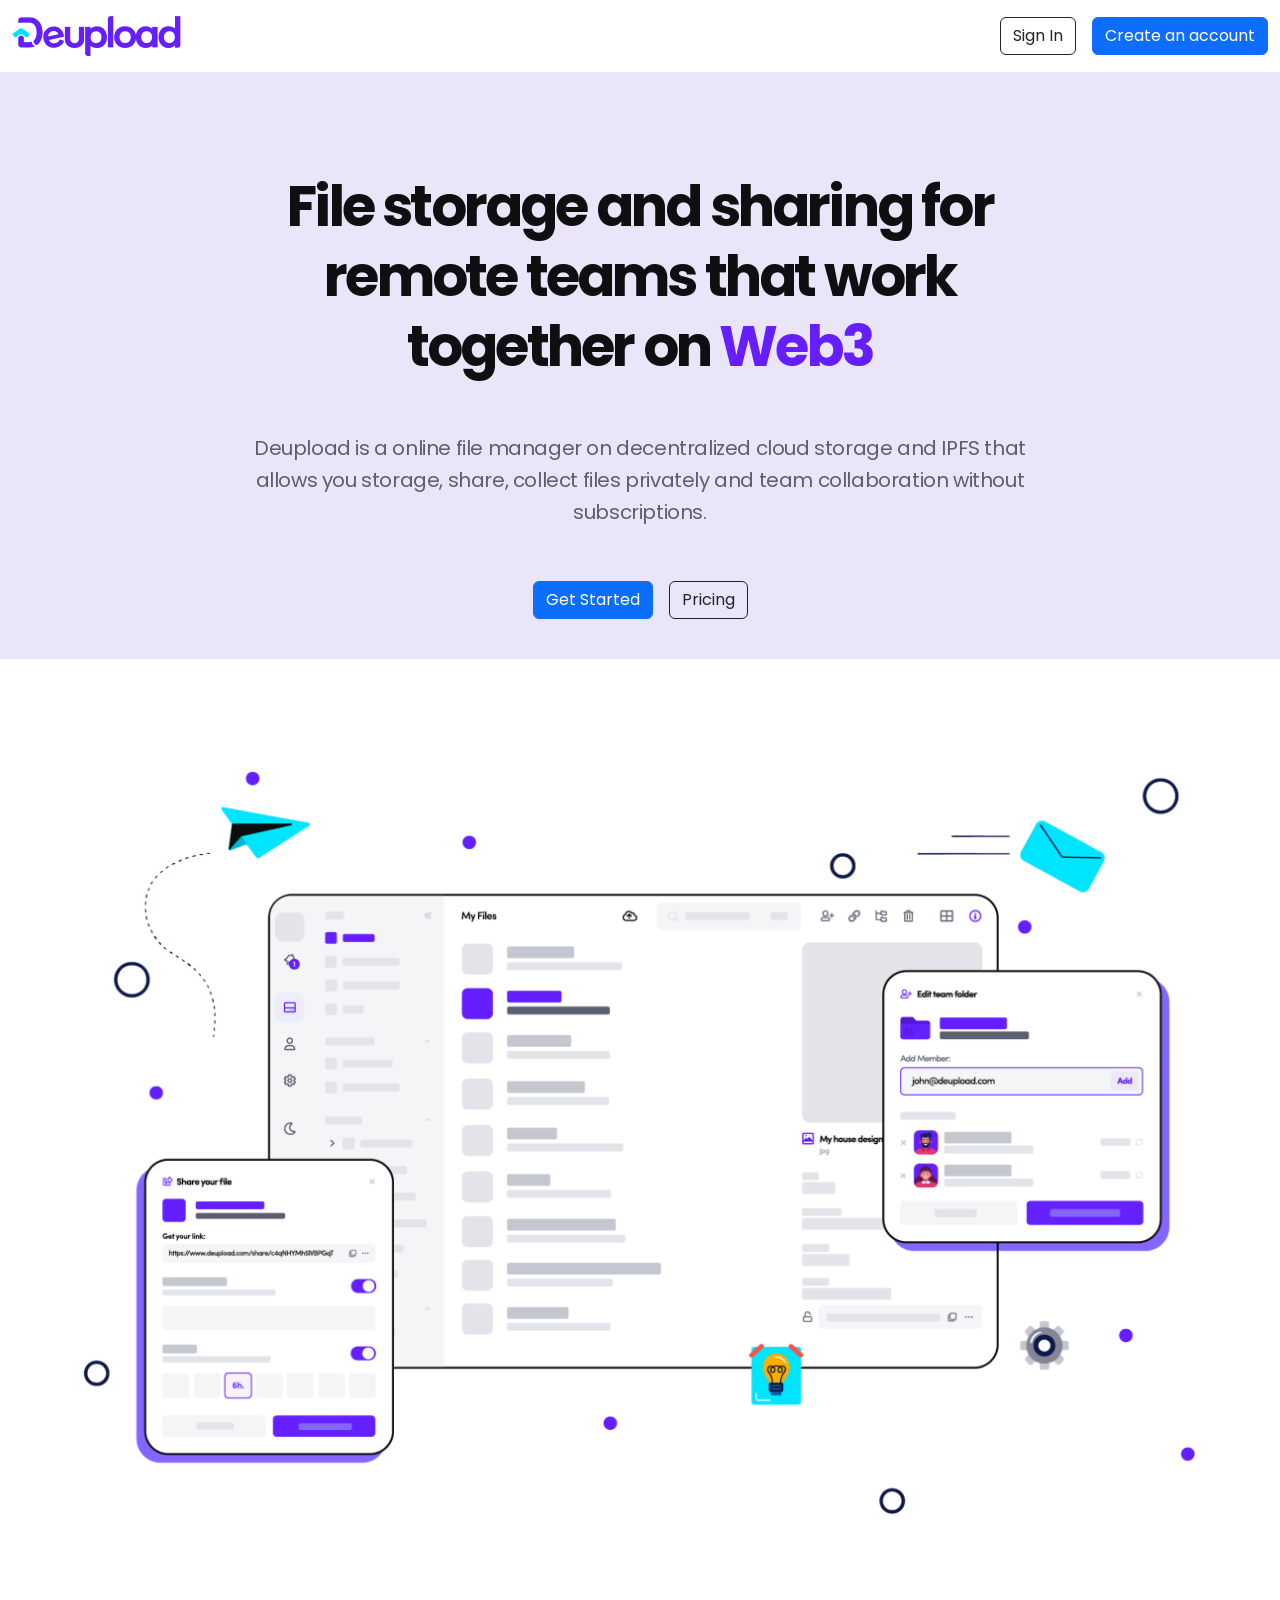
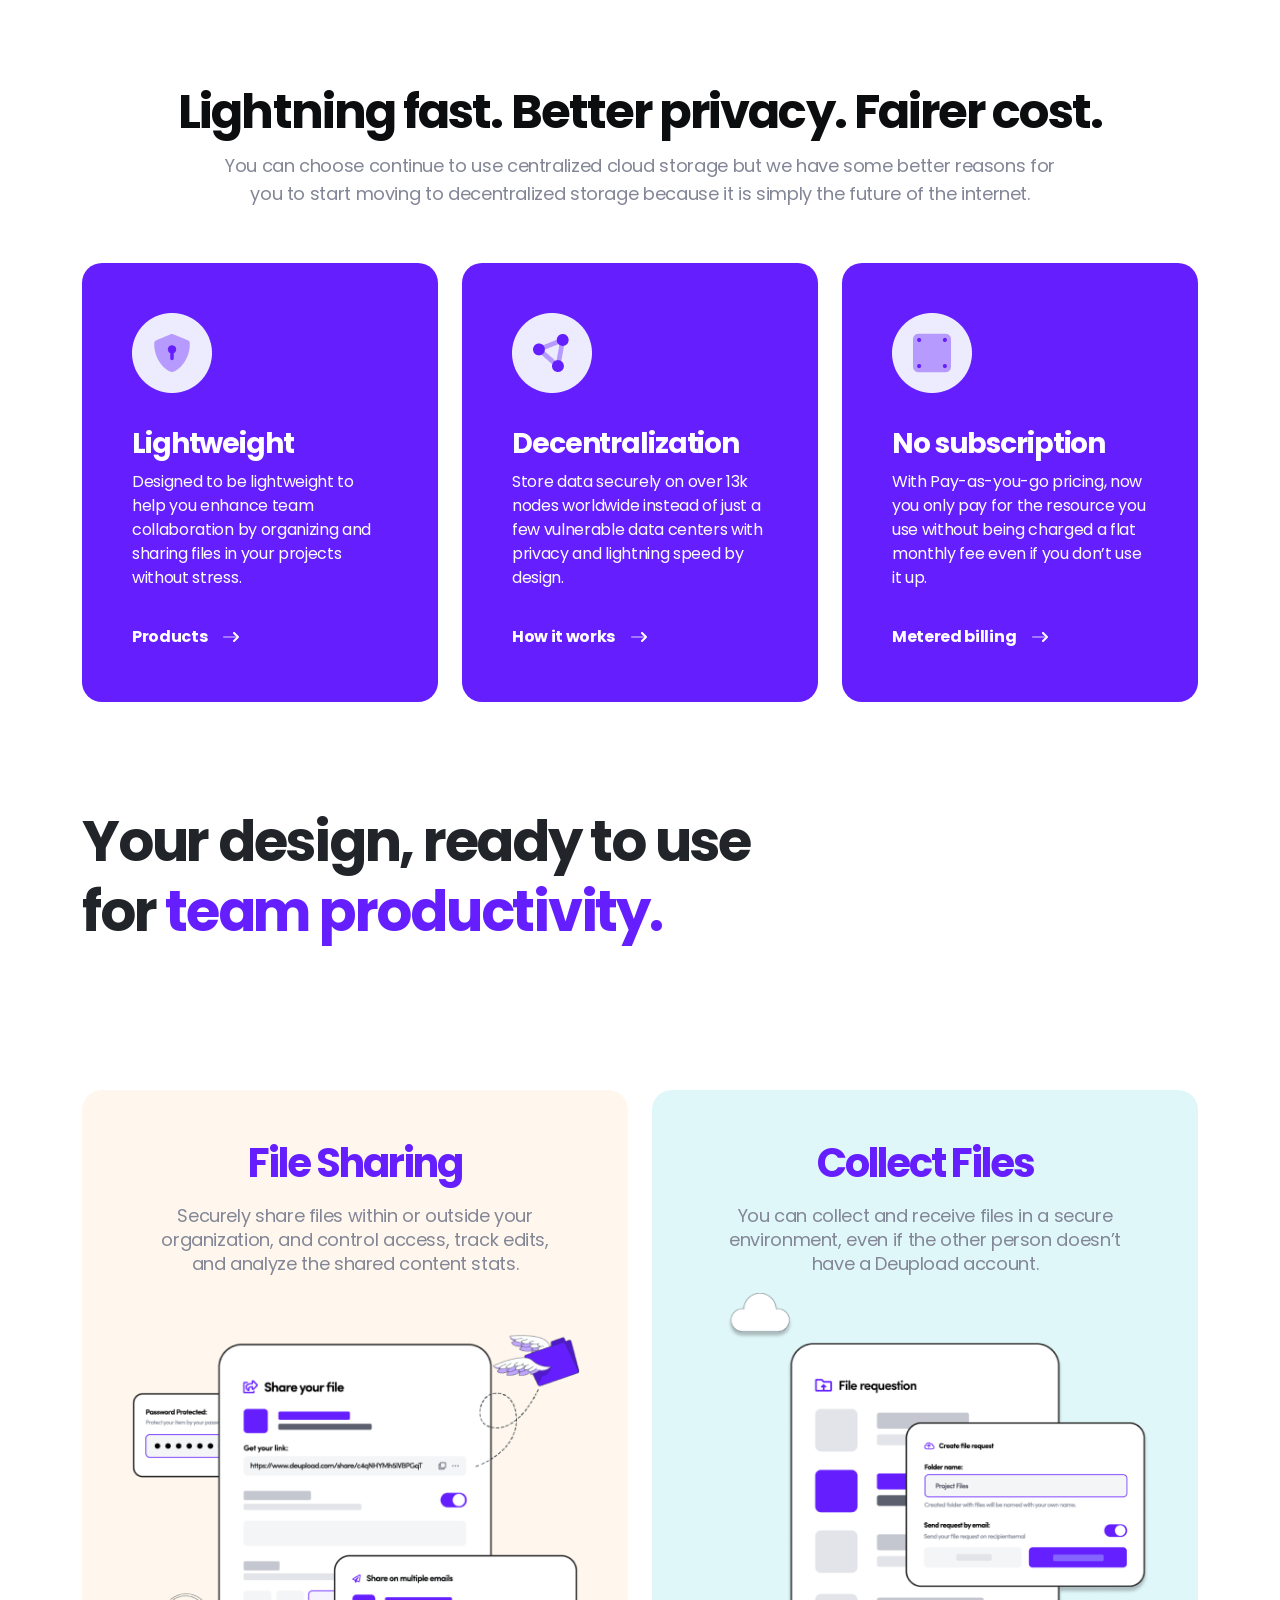
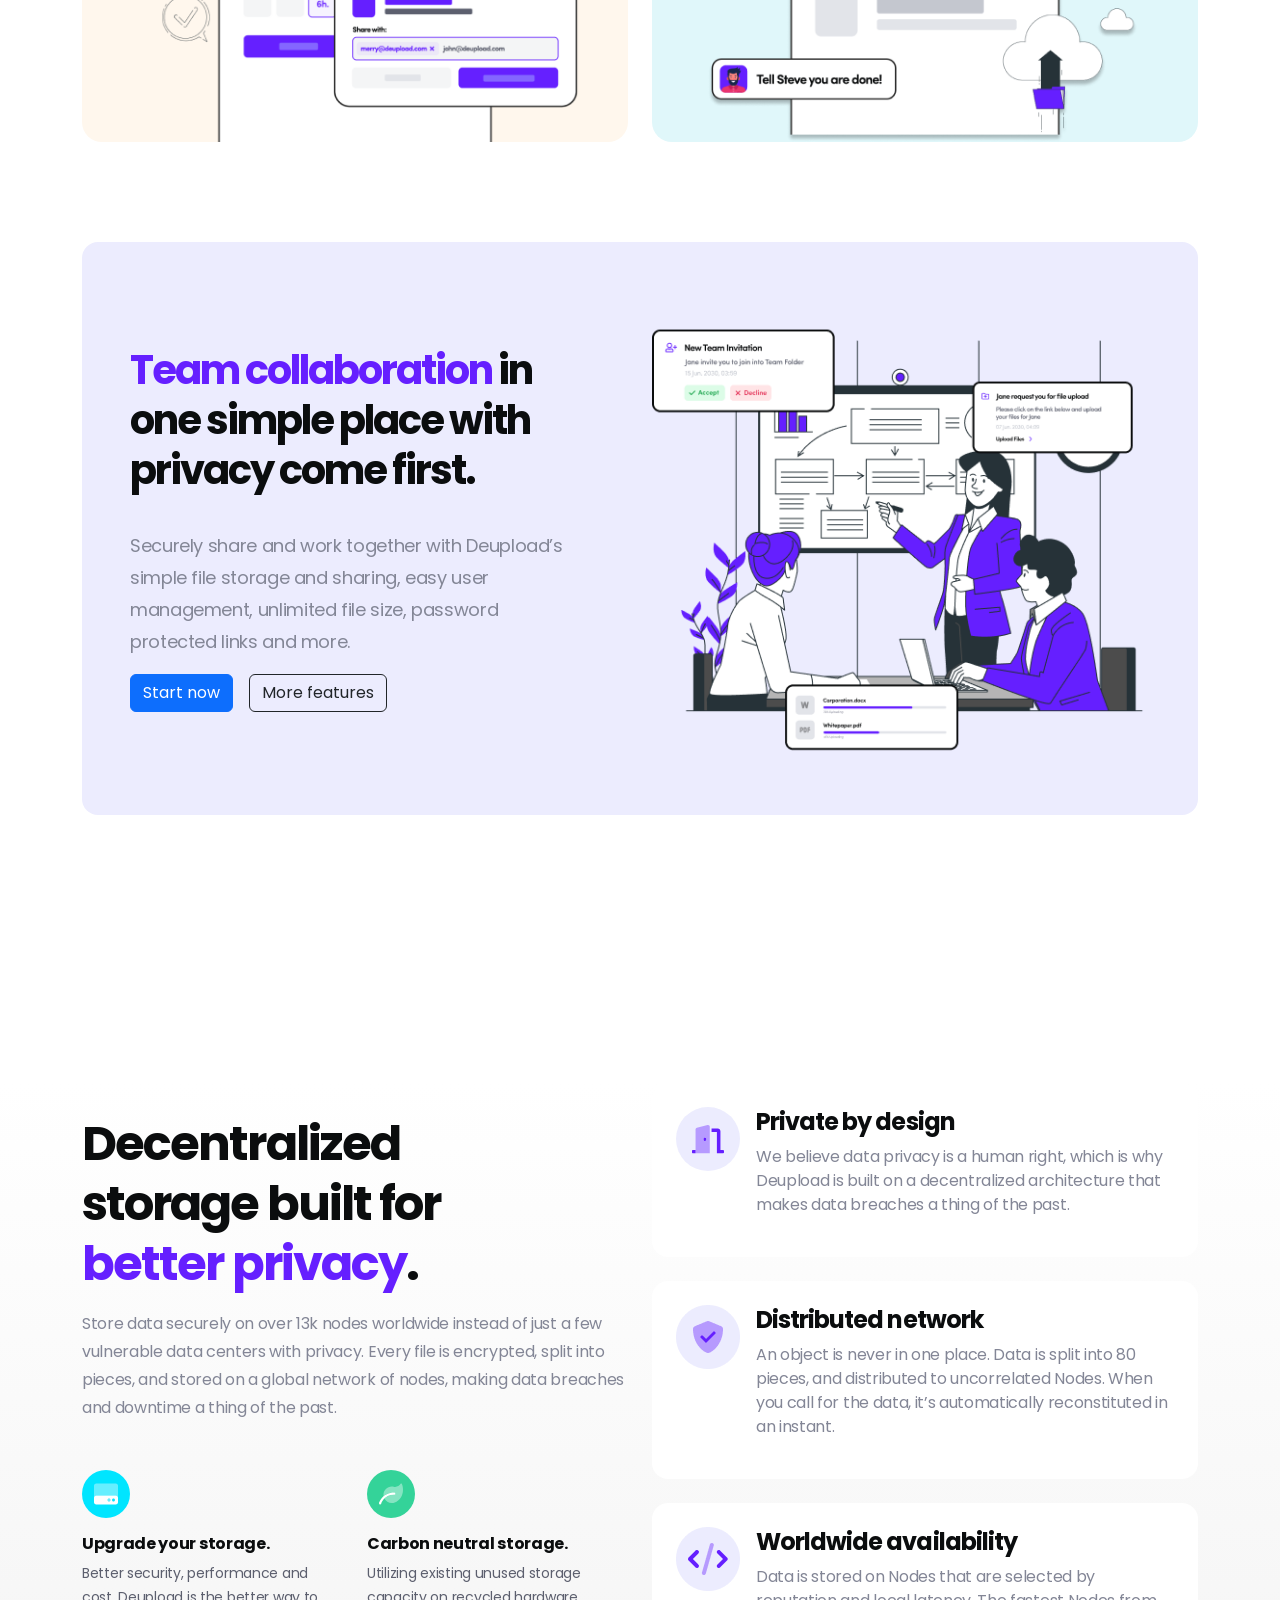
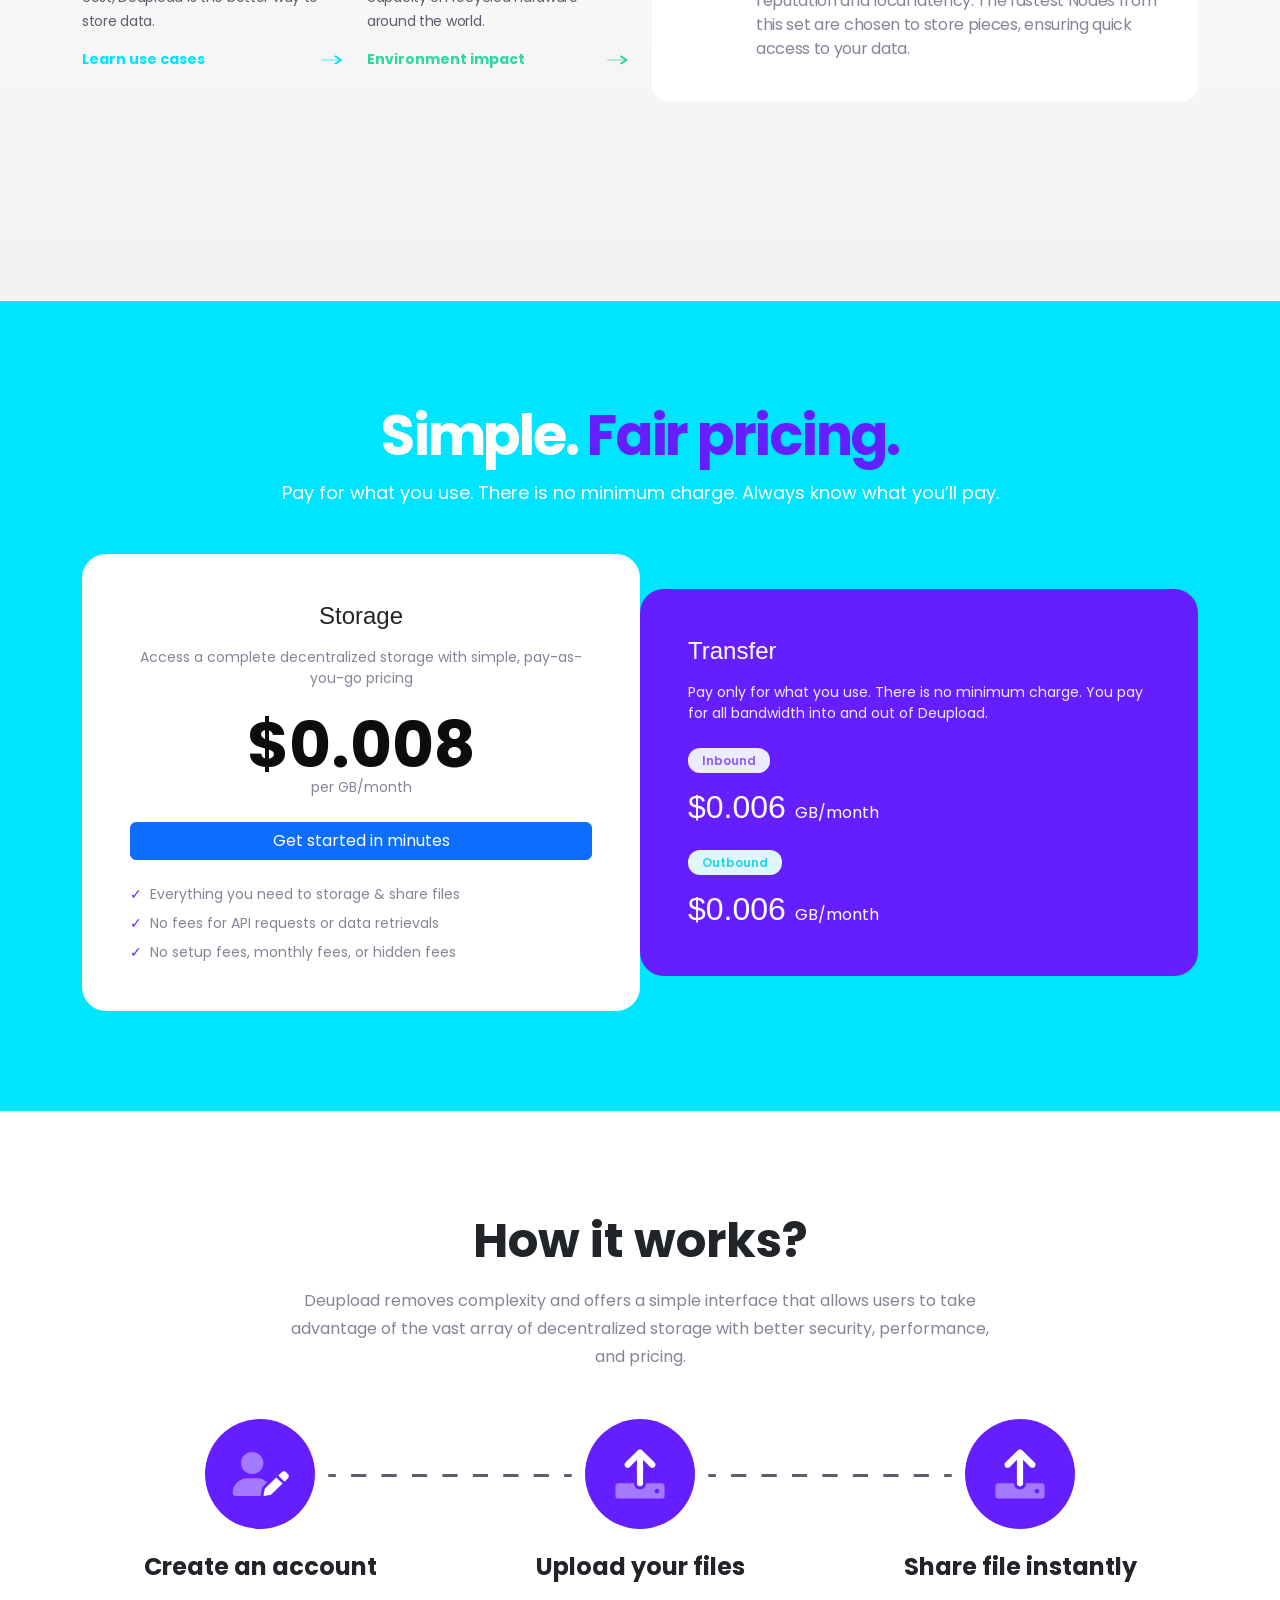
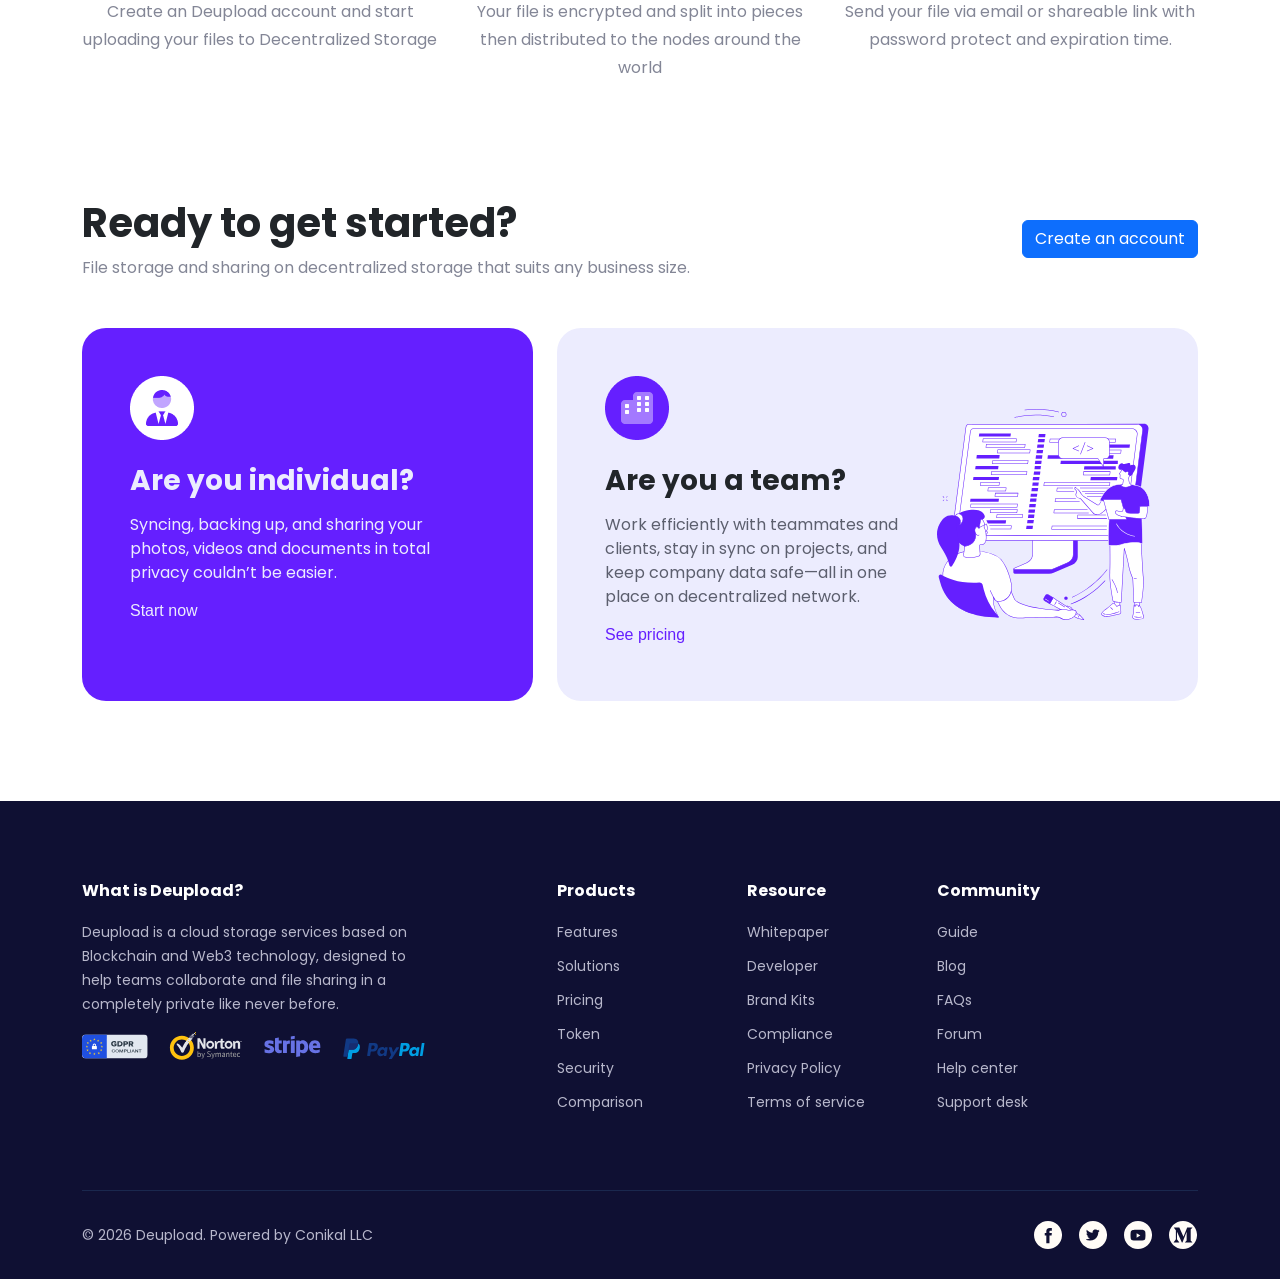
==== commit d71c87b2: "Made it responsive" ====
--- a/day-5-task/index.html
+++ b/day-5-task/index.html
@@ -338,36 +338,41 @@
         </div>
     </section>
 
+    <!-- Pricing -->
     <section class="pricing" id="pricing">
         <div class="container">
             <div class="pricing-wrapper text-center">
-                <h1>Simple. <span class="text-purple">Fair pricing.</span></h1>
+                <h2 class="display-4 lh-sm mb-2">Simple. <span class="text-purple">Fair pricing.</span></h2>
                 <p class="mb-5">Pay for what you use. There is no minimum charge. Always know what you’ll pay.</p>
             </div>
             <div class="pricing-content">
-                <div class="row g-0">
-                    <div class="col-lg-6">
-                        <div class="pricing-storage">
-                            <h3 class="text-center mb-3">Storage</h3>
+                <!-- align-items-center: the shorter purple card sits centered next to the taller white card -->
+                <div class="row g-0 align-items-center">
+                    <div class="col-lg-6 mb-4 mb-lg-0">
+                        <div class="pricing-storage p-4 p-md-5">
+                            <h3 class="fs-4 text-center mb-3">Storage</h3>
                             <p class="text-center mb-4">Access a complete decentralized storage with simple,
                                 pay-as-you-go pricing</p>
-                            <h1 class="text-center">$0.008</h1>
+                            <div class="pricing-price display-3 lh-1 text-center">$0.008</div>
                             <p class="text-center mb-4">per GB/month</p>
                             <a href="#" class="btn btn-primary w-100 mb-4">Get started in minutes</a>
-                            <p>✓ Everything you need to storage &amp; share files</p>
-                            <p>✓ No fees for API requests or data retrievals</p>
-                            <p>✓ No setup fees, monthly fees, or hidden fees</p>
+                            <p class="d-flex gap-2 mb-2"><span class="text-purple">✓</span><span>Everything you need to
+                                    storage &amp; share files</span></p>
+                            <p class="d-flex gap-2 mb-2"><span class="text-purple">✓</span><span>No fees for API
+                                    requests or data retrievals</span></p>
+                            <p class="d-flex gap-2 mb-0"><span class="text-purple">✓</span><span>No setup fees, monthly
+                                    fees, or hidden fees</span></p>
                         </div>
                     </div>
                     <div class="col-lg-6">
-                        <div class="pricing-transfer">
-                            <h3 class="mb-3">Transfer</h3>
+                        <div class="pricing-transfer p-4 p-md-5">
+                            <h3 class="fs-4 mb-3">Transfer</h3>
                             <p class="mb-4">Pay only for what you use. There is no minimum charge. You pay for all
                                 bandwidth into and out of Deupload.</p>
                             <span class="pricing-tag-1">Inbound</span>
                             <h2 class="mt-3 mb-4">$0.006 <small>GB/month</small></h2>
                             <span class="pricing-tag-2">Outbound</span>
-                            <h2 class="mt-3">$0.006 <small>GB/month</small></h2>
+                            <h2 class="mt-3 mb-0">$0.006 <small>GB/month</small></h2>
                         </div>
                     </div>
                 </div>
@@ -380,30 +385,33 @@
     <section class="works">
         <div class="container">
             <div class="works-wrapper text-center">
-                <h1 class="mb-3">How it works?</h1>
+                <h2 class="display-5 lh-sm mb-3">How it works?</h2>
                 <p class="mb-5">
-                    <span class="d-md-block">Deupload removes complexity and offers a simple interface that allows
+                    <span class="d-xl-block">Deupload removes complexity and offers a simple interface that allows
                         users to take</span>
-                    <span class="d-md-block">advantage of the vast array of decentralized storage with better
+                    <span class="d-xl-block">advantage of the vast array of decentralized storage with better
                         security, performance,
                     </span>
-                    <span class="d-md-block">and pricing.</span>
+                    <span class="d-xl-block">and pricing.</span>
                 </p>
             </div>
             <div class="works-content">
                 <div class="row g-4">
-                    <div class="col-lg-4 text-center works-step works-line">
+                    <div class="col-lg-4 text-center works-step">
                         <img class="works-icon mb-4" src="./img/works/img1.svg" alt="1">
                         <img class="works-line-img d-none d-lg-block" src="./img/works/line.svg" alt="">
                         <h4 class="mb-3">Create an account</h4>
                         <p>Create an Deupload account and start uploading your files to Decentralized Storage</p>
-                    </div>
-                    <div class="col-lg-4 text-center works-step works-line">
+                        <!-- vertical dashed line: only visible below lg -->
+                        <div class="works-vline d-lg-none mx-auto"></div>
+                    </div>
+                    <div class="col-lg-4 text-center works-step">
                         <img class="works-icon mb-4" src="./img/works/img2.svg" alt="2">
                         <img class="works-line-img d-none d-lg-block" src="./img/works/line.svg" alt="">
                         <h4 class="mb-3">Upload your files</h4>
                         <p>Your file is encrypted and split into pieces then distributed to the nodes around the
                             world</p>
+                        <div class="works-vline d-lg-none mx-auto"></div>
                     </div>
                     <div class="col-lg-4 text-center works-step">
                         <img class="works-icon mb-4" src="./img/works/img2.svg" alt="3">
@@ -420,7 +428,7 @@
         <div class="container">
             <div class="started-wrapper d-flex justify-content-between align-items-center flex-wrap gap-3 mb-5">
                 <div>
-                    <h2>Ready to get started?</h2>
+                    <h2 class="fs-1 lh-sm mb-2">Ready to get started?</h2>
                     <p class="mb-0">File storage and sharing on decentralized storage that suits any business size.
                     </p>
                 </div>
@@ -429,8 +437,8 @@
             <div class="started-content">
                 <div class="row g-4">
                     <div class="col-lg-5">
-                        <div class="started-card started-card-purple">
-                            <img class="mb-4" src="./img/started/1.png" alt="1">
+                        <div class="started-card started-card-purple p-4 p-md-5">
+                            <img class="img-fluid mb-4" src="./img/started/1.png" alt="1">
                             <h3 class="mb-3">Are you individual?</h3>
                             <p>Syncing, backing up, and sharing your photos, videos and documents in total privacy
                                 couldn’t be easier.</p>
@@ -438,10 +446,10 @@
                         </div>
                     </div>
                     <div class="col-lg-7">
-                        <div class="started-card started-card-light">
+                        <div class="started-card started-card-light p-4 p-md-5">
                             <div class="row align-items-center g-4">
                                 <div class="col-md-7">
-                                    <img class="mb-4" src="./img/started/2.png" alt="2">
+                                    <img class="img-fluid mb-4" src="./img/started/2.png" alt="2">
                                     <h3 class="mb-3">Are you a team?</h3>
                                     <p>Work efficiently with teammates and clients, stay in sync on projects, and keep
                                         company data safe—all in one place on decentralized network.</p>
@@ -467,9 +475,9 @@
                         <h6>What is Deupload?</h6>
                         <p>Deupload is a cloud storage services based on Blockchain and Web3 technology, designed to
                             help teams collaborate and file sharing in a completely private like never before.</p>
-                        <img src="./img/footer/img2.svg" alt="Payments">
-                    </div>
-                    <div class="col-6 col-lg-2 offset-lg-1">
+                        <img class="img-fluid" src="./img/footer/img2.svg" alt="Payments">
+                    </div>
+                    <div class="col-6 col-md-4 col-lg-2 offset-lg-1">
                         <h6>Products</h6>
                         <ul class="list-unstyled">
                             <li><a href="#">Features</a></li>
@@ -480,7 +488,7 @@
                             <li><a href="#">Comparison</a></li>
                         </ul>
                     </div>
-                    <div class="col-6 col-lg-2">
+                    <div class="col-6 col-md-4 col-lg-2">
                         <h6>Resource</h6>
                         <ul class="list-unstyled">
                             <li><a href="#">Whitepaper</a></li>
@@ -491,7 +499,7 @@
                             <li><a href="#">Terms of service</a></li>
                         </ul>
                     </div>
-                    <div class="col-6 col-lg-2">
+                    <div class="col-6 col-md-4 col-lg-2">
                         <h6>Community</h6>
                         <ul class="list-unstyled">
                             <li><a href="#">Guide</a></li>
@@ -516,8 +524,6 @@
         </div>
     </footer>
 
-
-
     <script src="https://cdn.jsdelivr.net/npm/bootstrap@5.3.8/dist/js/bootstrap.bundle.min.js"
         integrity="sha384-FKyoEForCGlyvwx9Hj09JcYn3nv7wiPVlz7YYwJrWVcXK/BmnVDxM+D2scQbITxI"
         crossorigin="anonymous"></script>
--- a/day-5-task/style.css
+++ b/day-5-task/style.css
@@ -7,6 +7,10 @@
     box-sizing: border-box;
 }
 
+/* Poppins for the whole page (the newer sections had no font-family) */
+body {
+    font-family: 'Poppins', sans-serif;
+}
 
 a {
     text-decoration: none;
@@ -151,8 +155,8 @@
 
 /* team collaboration */
 
-.team-collaboration{
-    padding-bottom:268px;
+.team-collaboration {
+    padding-bottom: 268px;
 }
 
 /* padding and border-radius come from Bootstrap classes (p-4 p-lg-5 rounded-4) */
@@ -179,12 +183,10 @@
 }
 
 
-
-/* decentralized */
 /* decentralized */
 .decentralized {
     background: linear-gradient(180deg, #FFFFFF 0%, #F2F2F2 100%);
-    padding-bottom:200px;
+    padding-bottom: 200px;
 }
 
 /* font-size and line-height come from Bootstrap classes (display-5 lh-sm) */
@@ -246,56 +248,55 @@
     letter-spacing: -0.02em;
 }
 
+
 /* pricing */
 
-.pricing{
+.pricing {
     padding: 100px 0;
     background-color: #00E5FF;
 }
 
-.pricing-wrapper h1{
-    font-size: 56px;
-    font-weight: 700;
-    color: #FFFFFF;
-}
-
-.pricing-wrapper p{
+/* font-size and line-height come from Bootstrap classes (display-4 lh-sm) */
+.pricing-wrapper h2 {
+    font-weight: 700;
+    color: #FFFFFF;
+    letter-spacing: -0.04em;
+}
+
+.pricing-wrapper p {
     font-size: 18px;
     color: #FFFFFF;
 }
 
-.pricing-storage{
-    padding: 50px;
+/* padding comes from Bootstrap classes (p-4 p-md-5); no fixed height, the row centers the cards */
+.pricing-storage {
     background-color: #FFFFFF;
-    border-radius: 24px 0 0 24px;
-    height: 100%;
-}
-
-.pricing-storage h1{
-    font-size: 64px;
-    font-weight: 700;
-}
-
-.pricing-storage p{
-    font-size: 14px;
-    color: #838696;
-}
-
-.pricing-transfer{
-    padding: 50px;
+    border-radius: 24px;
+}
+
+/* font-size comes from Bootstrap class (display-3) */
+.pricing-price {
+    color: #0B0D0E;
+    font-weight: 700;
+}
+
+.pricing-storage p {
+    font-size: 14px;
+    color: #838696;
+}
+
+.pricing-transfer {
     background-color: #651FFF;
     color: #FFFFFF;
-    border-radius: 0 24px 24px 0;
-    height: 100%;
-}
-
-.pricing-transfer p{
+    border-radius: 24px;
+}
+
+.pricing-transfer p {
     font-size: 14px;
     color: #ECECFE;
 }
 
-
-.pricing-tag-1{
+.pricing-tag-1 {
     padding: 4px 14px;
     color: #8C5CFF;
     background-color: #ECECFE;
@@ -304,7 +305,7 @@
     font-weight: 600;
 }
 
-.pricing-tag-2{
+.pricing-tag-2 {
     padding: 4px 14px;
     color: #22D3EE;
     background-color: #E0F7FA;
@@ -313,42 +314,42 @@
     font-weight: 600;
 }
 
-.pricing-transfer small{
-    font-size: 16px;
-    font-weight: 400;
-}
+.pricing-transfer small {
+    font-size: 16px;
+    font-weight: 400;
+}
+
 
 /* ===== How it works ===== */
-.works{
+.works {
     padding: 100px 0;
 }
 
-.works-wrapper h1{
-    font-size: 48px;
-    font-weight: 700;
-}
-
-.works p{
+/* font-size and line-height come from Bootstrap classes (display-5 lh-sm) */
+.works-wrapper h2 {
+    font-weight: 700;
+}
+
+.works p {
     font-size: 16px;
     color: #838696;
     line-height: 28px;
 }
 
-.works h4{
-    font-weight: 700;
-}
-
-
-.works-step{
+.works h4 {
+    font-weight: 700;
+}
+
+.works-step {
     position: relative;
 }
 
-.works-icon{
+.works-icon {
     width: 110px;
     height: 110px;
 }
 
-.works-line-img{
+.works-line-img {
     position: absolute;
     top: 55px;
     left: 68%;    /* start a little after the icon */
@@ -356,129 +357,88 @@
     height: auto;
 }
 
-/* Vertical dashed line under steps 1 and 2 (small screens only) */
-.works-line::after{
-    content: "";
-    display: block;
+/* Vertical dashed line under steps 1 and 2.
+   Shown/hidden with Bootstrap's d-lg-none in the HTML, so no media query is needed */
+.works-vline {
     width: 0;
     height: 80px;
-    margin: 30px auto 0;
+    margin-top: 30px;
     border-left: 2px dashed #5C5F6E;
 }
 
 
-
-@media (min-width: 992px){
-    .works-line::after{
-        display: none;
-    }
-}
-
 /* ===== Ready to get started ===== */
-.started{
+.started {
     padding: 0 0 100px;
 }
 
-.started-wrapper h2{
-    font-size: 36px;
-    font-weight: 700;
-}
-
-.started-wrapper p{
-    color: #838696;
-}
-
-.started-card{
-    padding: 45px;
+/* font-size and line-height come from Bootstrap classes (fs-1 lh-sm) */
+.started-wrapper h2 {
+    font-weight: 700;
+}
+
+.started-wrapper p {
+    color: #838696;
+}
+
+/* padding comes from Bootstrap classes (p-4 p-md-5) */
+.started-card {
     border-radius: 24px;
     height: 100%;
 }
 
-.started-card-purple{
+.started-card-purple {
     background-color: #651FFF;
     color: #ECECFE;
 }
 
-.started-card-light{
+.started-card-light {
     background-color: #ECECFE;
 }
 
-.started-card h3{
-    font-weight: 700;
-}
-
-.started-card-light p{
+.started-card h3 {
+    font-weight: 700;
+}
+
+.started-card-light p {
     color: #5C5F6E;
 }
 
+
 /* ===== Footer ===== */
-.footer{
+.footer {
     padding: 80px 0 30px;
     background-color: #0F1033;
     color: #FFFFFF;
 }
 
-.footer h6{
+.footer h6 {
     font-weight: 700;
     margin-bottom: 20px;
 }
 
-.footer p{
+.footer p {
     font-size: 14px;
     line-height: 24px;
     color: #B8B8CC;
 }
 
-.footer a{
+.footer a {
     font-size: 14px;
     color: #B8B8CC;
     text-decoration: none;
 }
 
-.footer a:hover{
-    color: #FFFFFF;
-}
-
-.footer li{
+.footer a:hover {
+    color: #FFFFFF;
+}
+
+.footer li {
     margin-bottom: 10px;
 }
 
-.footer-bottom{
+.footer-bottom {
     margin-top: 60px;
     padding-top: 30px;
     border-top: 1px solid #1A284E;
-}
-
-/* ===== Mobile ===== */
-@media (max-width: 768px){
-    .banner h1,
-    .lightning-wrapper h1,
-    .productivity-wrapper h1,
-    .storage-wrapper h1,
-    .works-wrapper h1{
-        font-size: 32px;
-        line-height: 40px;
-    }
-
-    .pricing-wrapper h1{
-        font-size: 36px;
-    }
-
-    .team h3{
-        font-size: 28px;
-        line-height: 38px;
-    }
-
-    .team-wrapper,
-    .pricing-storage,
-    .pricing-transfer,
-    .started-card{
-        padding: 30px;
-    }
-
-    .pricing-storage,
-    .pricing-transfer{
-        border-radius: 24px;
-        margin-bottom: 20px;
-    }
 }
